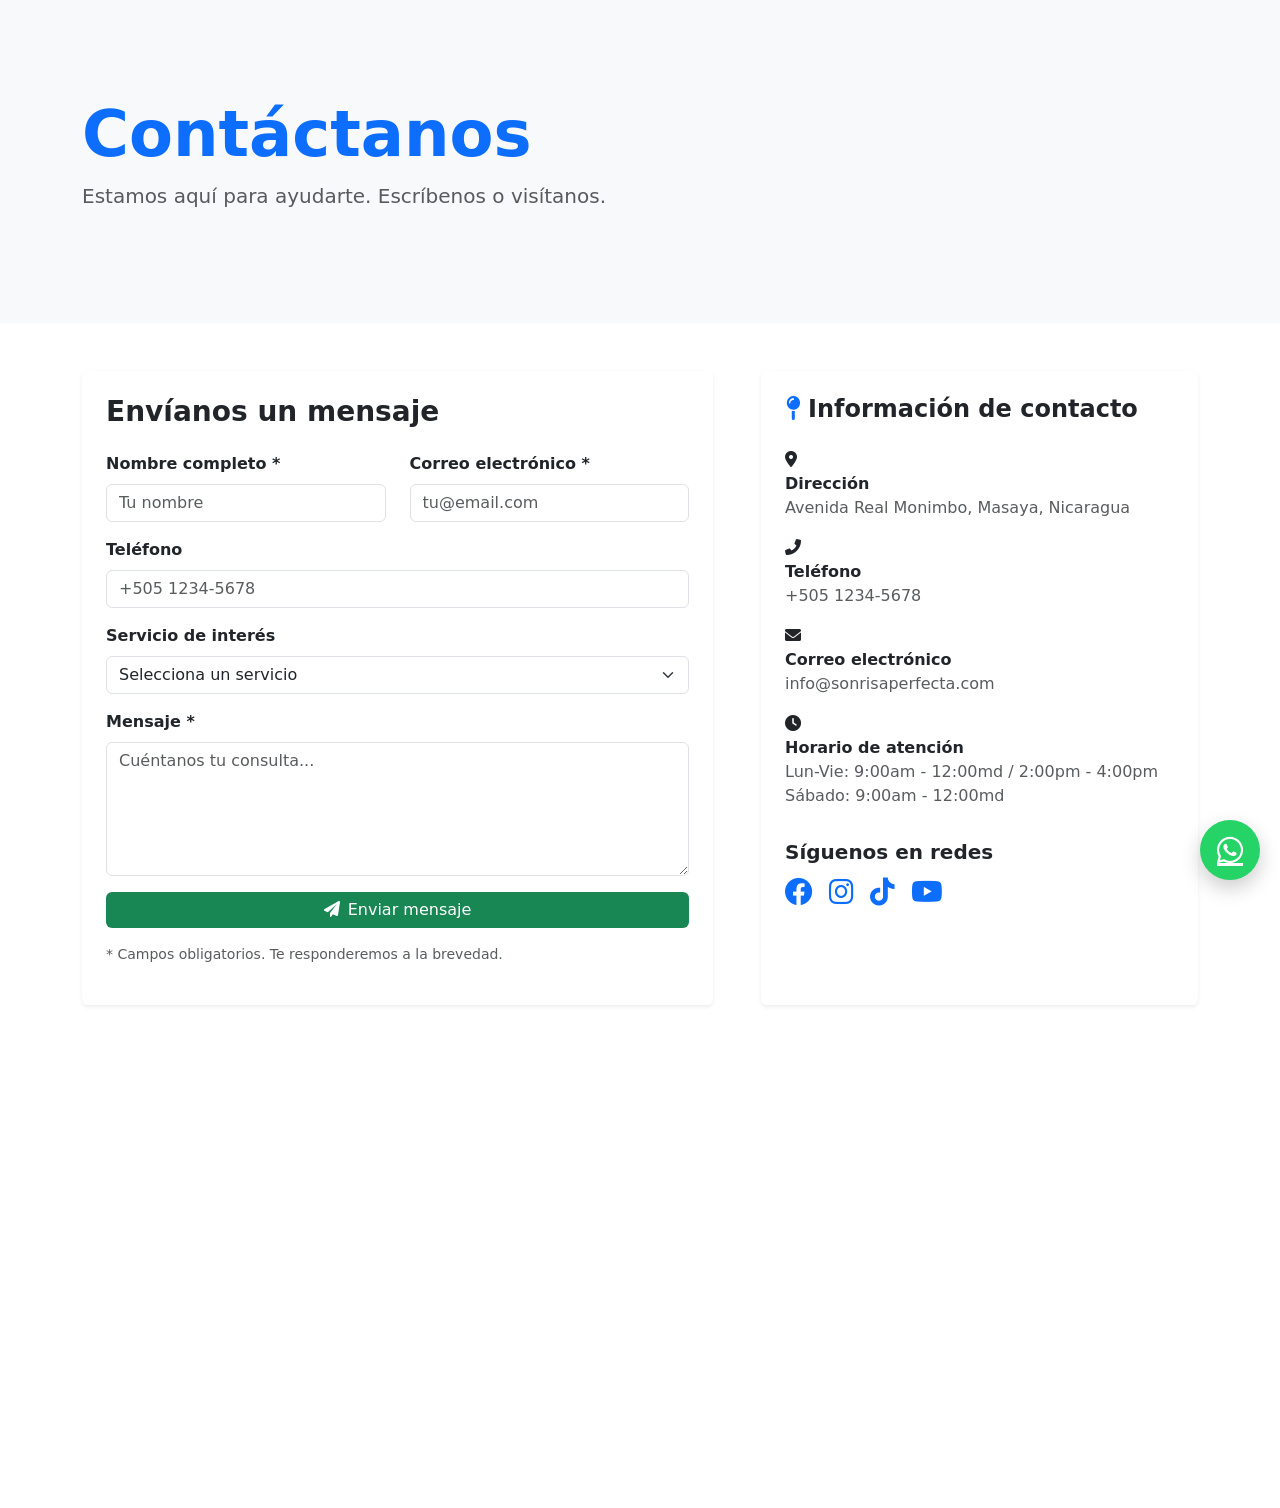
==== html/contacto/contacto.html @ f611a70a "first commit" ====
<!DOCTYPE html>
<html lang="es">
<head>
    <meta charset="UTF-8" />
    <meta name="viewport" content="width=device-width, initial-scale=1.0" />
    <title>Contacto | Clínica Sonrisa Perfecta</title>

    <!-- Bootstrap 5 CSS -->
    <link href="https://cdn.jsdelivr.net/npm/bootstrap@5.3.0-alpha1/dist/css/bootstrap.min.css" rel="stylesheet" />
    <!-- Font Awesome -->
    <link rel="stylesheet" href="https://cdnjs.cloudflare.com/ajax/libs/font-awesome/6.0.0/css/all.min.css" />

    <!-- Tus scripts y estilos -->
    <script src="../../assets/js/load-components.js"></script>
    <link rel="stylesheet" href="../../assets/css/style.css" />

    <style>
      
    </style>
</head>
<body>

    <!-- ===== NAVBAR ===== -->
   <div id="navbar"></div>

<main>
    <!-- Hero -->
    <section class="py-5 bg-light">
        <div class="container py-lg-5">
            <div class="col-lg-6">
                    <h1 class="display-3 fw-bold text-primary">Contáctanos</h1>
                    <p class="lead text-muted">Estamos aquí para ayudarte. Escríbenos o visítanos.</p>
            </div>
        </div>
    </section>

    <!-- Contenido principal -->
    <section class="py-5">
        <div class="container">
            <div class="row g-5">

                <!-- Columna izquierda: Formulario -->
                <div class="col-lg-7">
                    <div class="card border-0 shadow-sm p-4">
                        <h3 class="fw-bold mb-4">Envíanos un mensaje</h3>
                        <form class="contact-form" action="#" method="POST">
                            <div class="row">
                                <div class="col-md-6 mb-3">
                                    <label for="nombre" class="form-label fw-semibold">Nombre completo *</label>
                                    <input type="text" class="form-control" id="nombre" placeholder="Tu nombre" required />
                                </div>
                                <div class="col-md-6 mb-3">
                                    <label for="email" class="form-label fw-semibold">Correo electrónico *</label>
                                    <input type="email" class="form-control" id="email" placeholder="tu@email.com" required />
                                </div>
                            </div>
                            <div class="mb-3">
                                <label for="telefono" class="form-label fw-semibold">Teléfono</label>
                                <input type="tel" class="form-control" id="telefono" placeholder="+505 1234-5678" />
                            </div>
                            <div class="mb-3">
                                <label for="servicio" class="form-label fw-semibold">Servicio de interés</label>
                                <select class="form-select" id="servicio">
                                    <option selected>Selecciona un servicio</option>
                                    <option>Limpieza Dental</option>
                                    <option>Blanqueamiento</option>
                                    <option>Ortodoncia</option>
                                    <option>Implantes</option>
                                    <option>Endodoncia</option>
                                    <option>Odontopediatría</option>
                                    <option>Otro</option>
                                </select>
                            </div>
                            <div class="mb-3">
                                <label for="mensaje" class="form-label fw-semibold">Mensaje *</label>
                                <textarea class="form-control" id="mensaje" rows="5" placeholder="Cuéntanos tu consulta..." required></textarea>
                            </div>
                            <button type="submit" class="btn btn-primary-custom w-100">
                                <i class="fas fa-paper-plane me-2"></i>Enviar mensaje
                            </button>
                            <p class="text-muted small mt-3">* Campos obligatorios. Te responderemos a la brevedad.</p>
                        </form>
                    </div>
                </div>

                <!-- Columna derecha: Información de contacto -->
                <div class="col-lg-5">
                    <div class="card border-0 shadow-sm p-4 h-100">
                        <h4 class="fw-bold mb-4"><i class="fas fa-map-pin text-primary me-2"></i>Información de contacto</h4>

                        <div class="contact-info-item mb-3">
                            <i class="fas fa-map-marker-alt"></i>
                            <div>
                                <strong>Dirección</strong>
                                <p class="mb-0 text-muted">Avenida Real Monimbo, Masaya, Nicaragua</p>
                            </div>
                        </div>

                        <div class="contact-info-item mb-3">
                            <i class="fas fa-phone-alt"></i>
                            <div>
                                <strong>Teléfono</strong>
                                <p class="mb-0 text-muted">+505 1234-5678</p>
                            </div>
                        </div>

                        <div class="contact-info-item mb-3">
                            <i class="fas fa-envelope"></i>
                            <div>
                                <strong>Correo electrónico</strong>
                                <p class="mb-0 text-muted">info@sonrisaperfecta.com</p>
                            </div>
                        </div>

                        <div class="contact-info-item mb-4">
                            <i class="fas fa-clock"></i>
                            <div>
                                <strong>Horario de atención</strong>
                                <p class="mb-0 text-muted">Lun-Vie: 9:00am - 12:00md / 2:00pm - 4:00pm</p>
                                <p class="mb-0 text-muted">Sábado: 9:00am - 12:00md</p>
                            </div>
                        </div>

                        <!-- Redes sociales -->
                        <h5 class="fw-bold mt-2">Síguenos en redes</h5>
                        <div class="d-flex gap-3">
                            <a href="#" class="text-primary fs-3"><i class="fab fa-facebook"></i></a>
                            <a href="#" class="text-primary fs-3"><i class="fab fa-instagram"></i></a>
                            <a href="#" class="text-primary fs-3"><i class="fab fa-tiktok"></i></a>
                            <a href="#" class="text-primary fs-3"><i class="fab fa-youtube"></i></a>
                        </div>
                    </div>
                </div>

            </div>

            <!-- Mapa -->
            <div class="mt-5 map-container">
                <iframe 
                    src="https://www.google.com/maps/embed?pb=!1m18!1m12!1m3!1d3866.456789!2d-86.0940807!3d11.9674474!2m3!1f0!2f0!3f0!3m2!1i1024!2i768!4f13.1!3m3!1m2!1s0x8f74061d793049f9%3A0xfe5d6427e24a4baa!2sThe%20Tiangue%20Of%20Monimbo!5e0!3m2!1ses!2sni!4v1690000000000" 
                    width="100%" height="400" style="border:0;" allowfullscreen="" loading="lazy">
                </iframe>
            </div>
        </div>
    </section>
</main>
   <!-- ===== FOOTER ===== -->
    <div id="footer"></div>

   <a href="https://wa.me/50512345678" class="whatsapp-float" target="_blank" rel="noopener noreferrer" aria-label="Escribir por WhatsApp">
        <i class="fab fa-whatsapp"></i>
    </a>

    <!-- Bootstrap JS -->
    <script src="https://cdn.jsdelivr.net/npm/bootstrap@5.3.0-alpha1/dist/js/bootstrap.bundle.min.js"></script>
</body>
</html>
---- assets/css/style.css ----
:root {
            --primary: #0d6efd;
            --secondary: #198754;
            --light-bg: #f8f9fa;
        }
        body {
            margin: 0;
            display: flex;
            flex-direction: column;
            min-height: 100vh;
        }
        main {
            flex: 1;
        }
        .btn-primary-custom {
            background-color: var(--secondary);
            color: #fff;
            border: none;
        }
        .btn-primary-custom:hover {
            background-color: #146c43;
            color: #fff;
        }
        .hero {
            background: linear-gradient(135deg, #e3f2fd, #bbdefb);
            padding: 80px 0;
        }
        .card-service {
            transition: transform 0.3s;
        }
        .card-service:hover {
            transform: translateY(-8px);
            box-shadow: 0 10px 20px rgba(0,0,0,0.1);
        }
        .testimonial-card {
            background: #fff;
            border-left: 5px solid var(--secondary);
        }
        footer {
            background: #0d6efd;
            color: #fff;
        }
        footer a {
            color: #fff;
            text-decoration: none;
        }
        footer a:hover {
            text-decoration: underline;
        }

        .whatsapp-float {
            position: fixed;
            right: 20px;
            bottom: 20px;
            width: 60px;
            height: 60px;
            background-color: #25d366;
            color: #fff;
            border-radius: 50%;
            display: flex;
            align-items: center;
            justify-content: center;
            font-size: 30px;
            box-shadow: 0 8px 20px rgba(0, 0, 0, 0.2);
            z-index: 9999;
            transition: transform 0.3s ease, box-shadow 0.3s ease;
        }

        .whatsapp-float:hover {
            color: #fff;
            transform: scale(1.08);
            box-shadow: 0 10px 25px rgba(0, 0, 0, 0.25);
        }

        @media (max-width: 576px) {
            .whatsapp-float {
                width: 55px;
                height: 55px;
                right: 15px;
                bottom: 15px;
                font-size: 26px;
            }
        }

          .hover-text-primary:hover {
        color: #0d6efd !important;
    }
    .hover-text-info:hover {
        color: #0dcaf0 !important;
    }
    .hover-opacity-100:hover {
        opacity: 1 !important;
    }
    .opacity-75 {
        opacity: 0.75;
    }

    @media (min-width: 992px){

    .navbar .dropdown:hover .dropdown-menu{

        display:block;
        margin-top:0;

    }

}
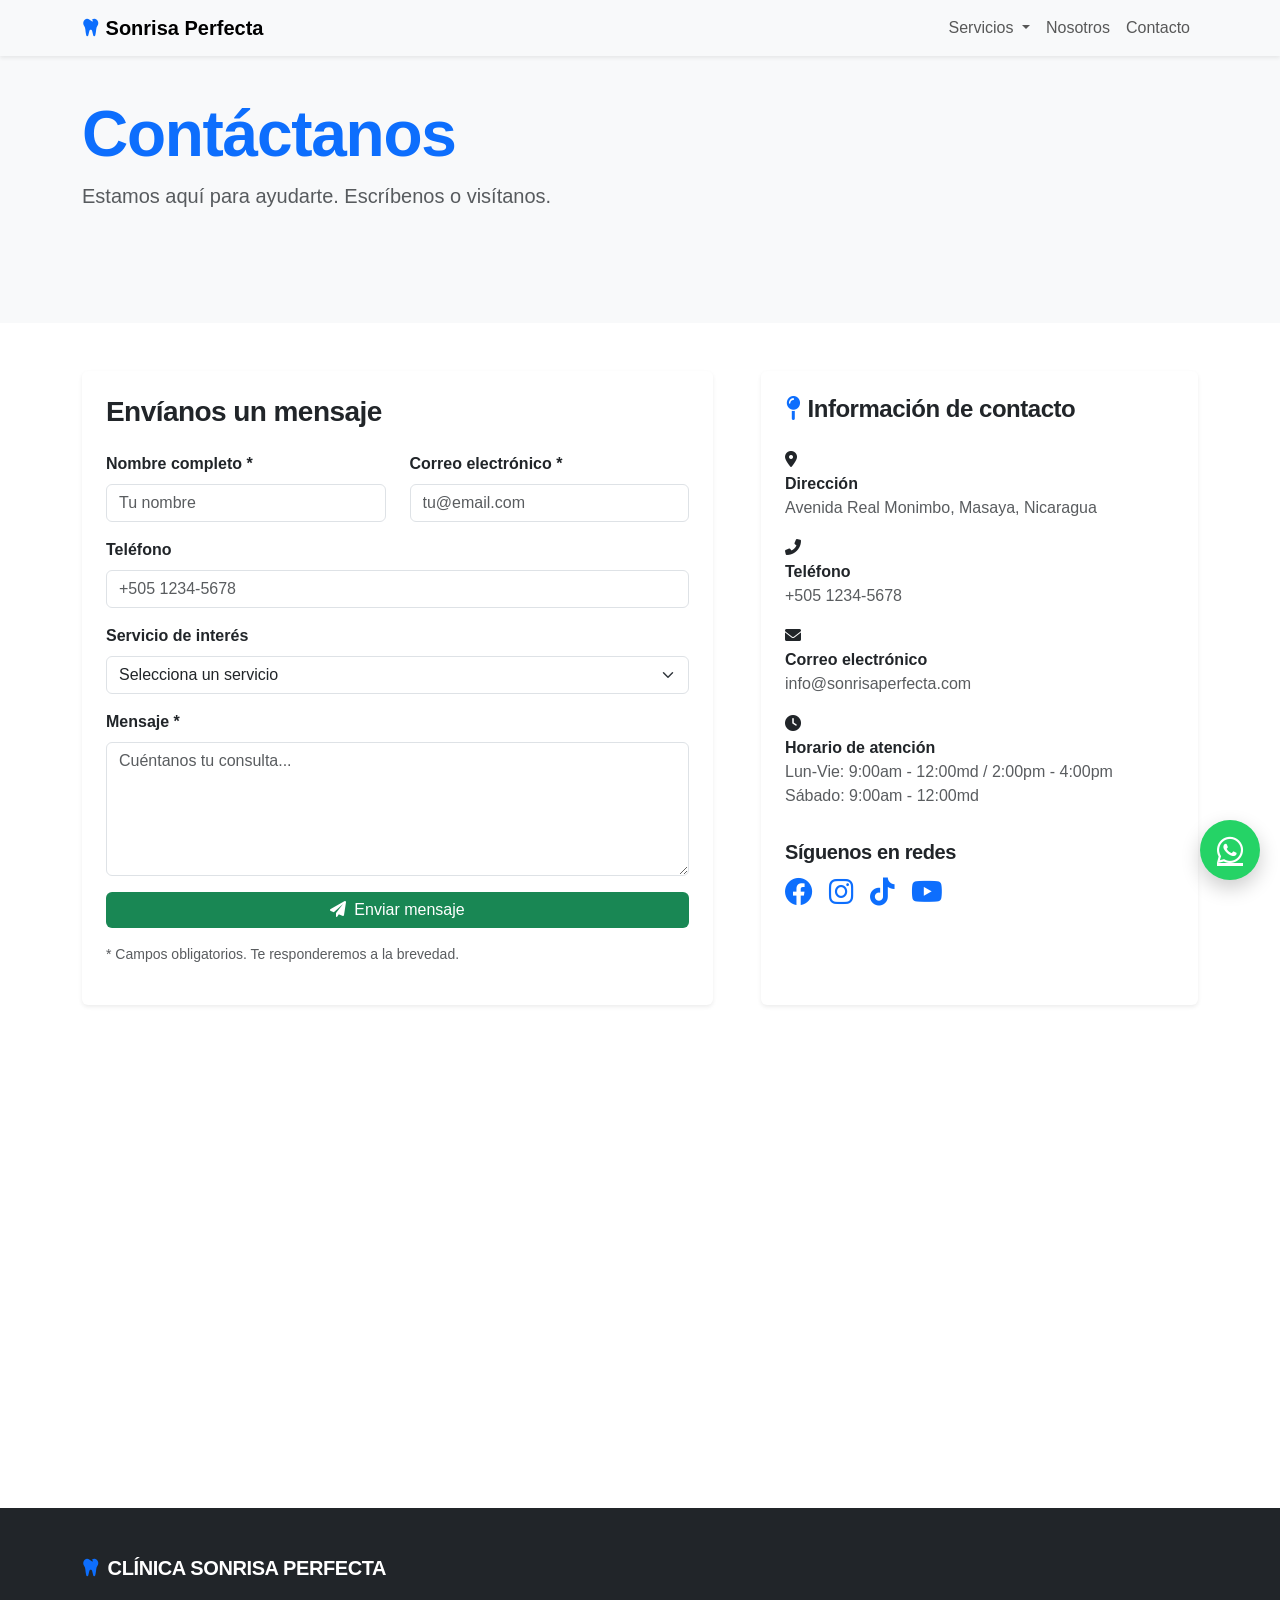
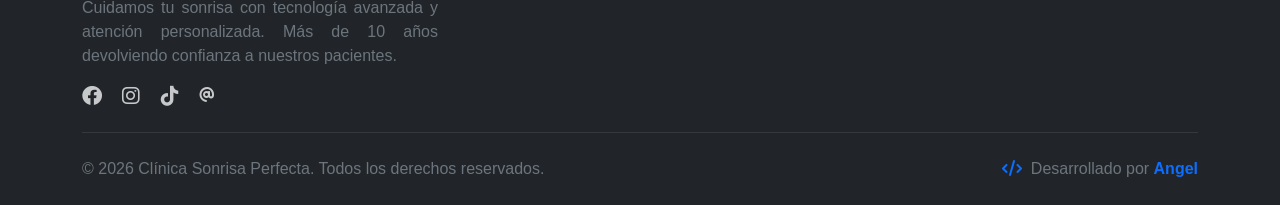
==== commit cb61b823: "Refactor code structure for improved readability and maintainability" ====
--- a/html/contacto/contacto.html
+++ b/html/contacto/contacto.html
@@ -10,8 +10,8 @@
     <!-- Font Awesome -->
     <link rel="stylesheet" href="https://cdnjs.cloudflare.com/ajax/libs/font-awesome/6.0.0/css/all.min.css" />
 
-    <!-- Tus scripts y estilos -->
-    <script src="../../assets/js/load-components.js"></script>
+    <!-- Tus scripts y estilos 
+    <script src="../../assets/js/load-components.js"></script>-->
     <link rel="stylesheet" href="../../assets/css/style.css" />
 
     <style>
@@ -21,7 +21,7 @@
 <body>
 
     <!-- ===== NAVBAR ===== -->
-   <div id="navbar"></div>
+   <div id="navbar"></div> 
 
 <main>
     <!-- Hero -->
@@ -145,7 +145,7 @@
     </section>
 </main>
    <!-- ===== FOOTER ===== -->
-    <div id="footer"></div>
+    <div id="footer"></div> 
 
    <a href="https://wa.me/50512345678" class="whatsapp-float" target="_blank" rel="noopener noreferrer" aria-label="Escribir por WhatsApp">
         <i class="fab fa-whatsapp"></i>
@@ -153,5 +153,7 @@
 
     <!-- Bootstrap JS -->
     <script src="https://cdn.jsdelivr.net/npm/bootstrap@5.3.0-alpha1/dist/js/bootstrap.bundle.min.js"></script>
+    <script src="../../assets/js/layout.js"></script>
+
 </body>
 </html>
--- a/assets/css/style.css
+++ b/assets/css/style.css
@@ -8,7 +8,16 @@
             display: flex;
             flex-direction: column;
             min-height: 100vh;
+            font-family: 'Inter', sans-serif;
+    color: #4a5568; /* Un gris oscuro más suave que el negro puro, cansa menos la vista */
         }
+
+
+h1, h2, h3, h4, h5, h6, .display-6 {
+    font-family: 'Outfit', sans-serif;
+    letter-spacing: -0.02em; /* Hace que los títulos se vean más compactos e institucionales */
+}
+
         main {
             flex: 1;
         }
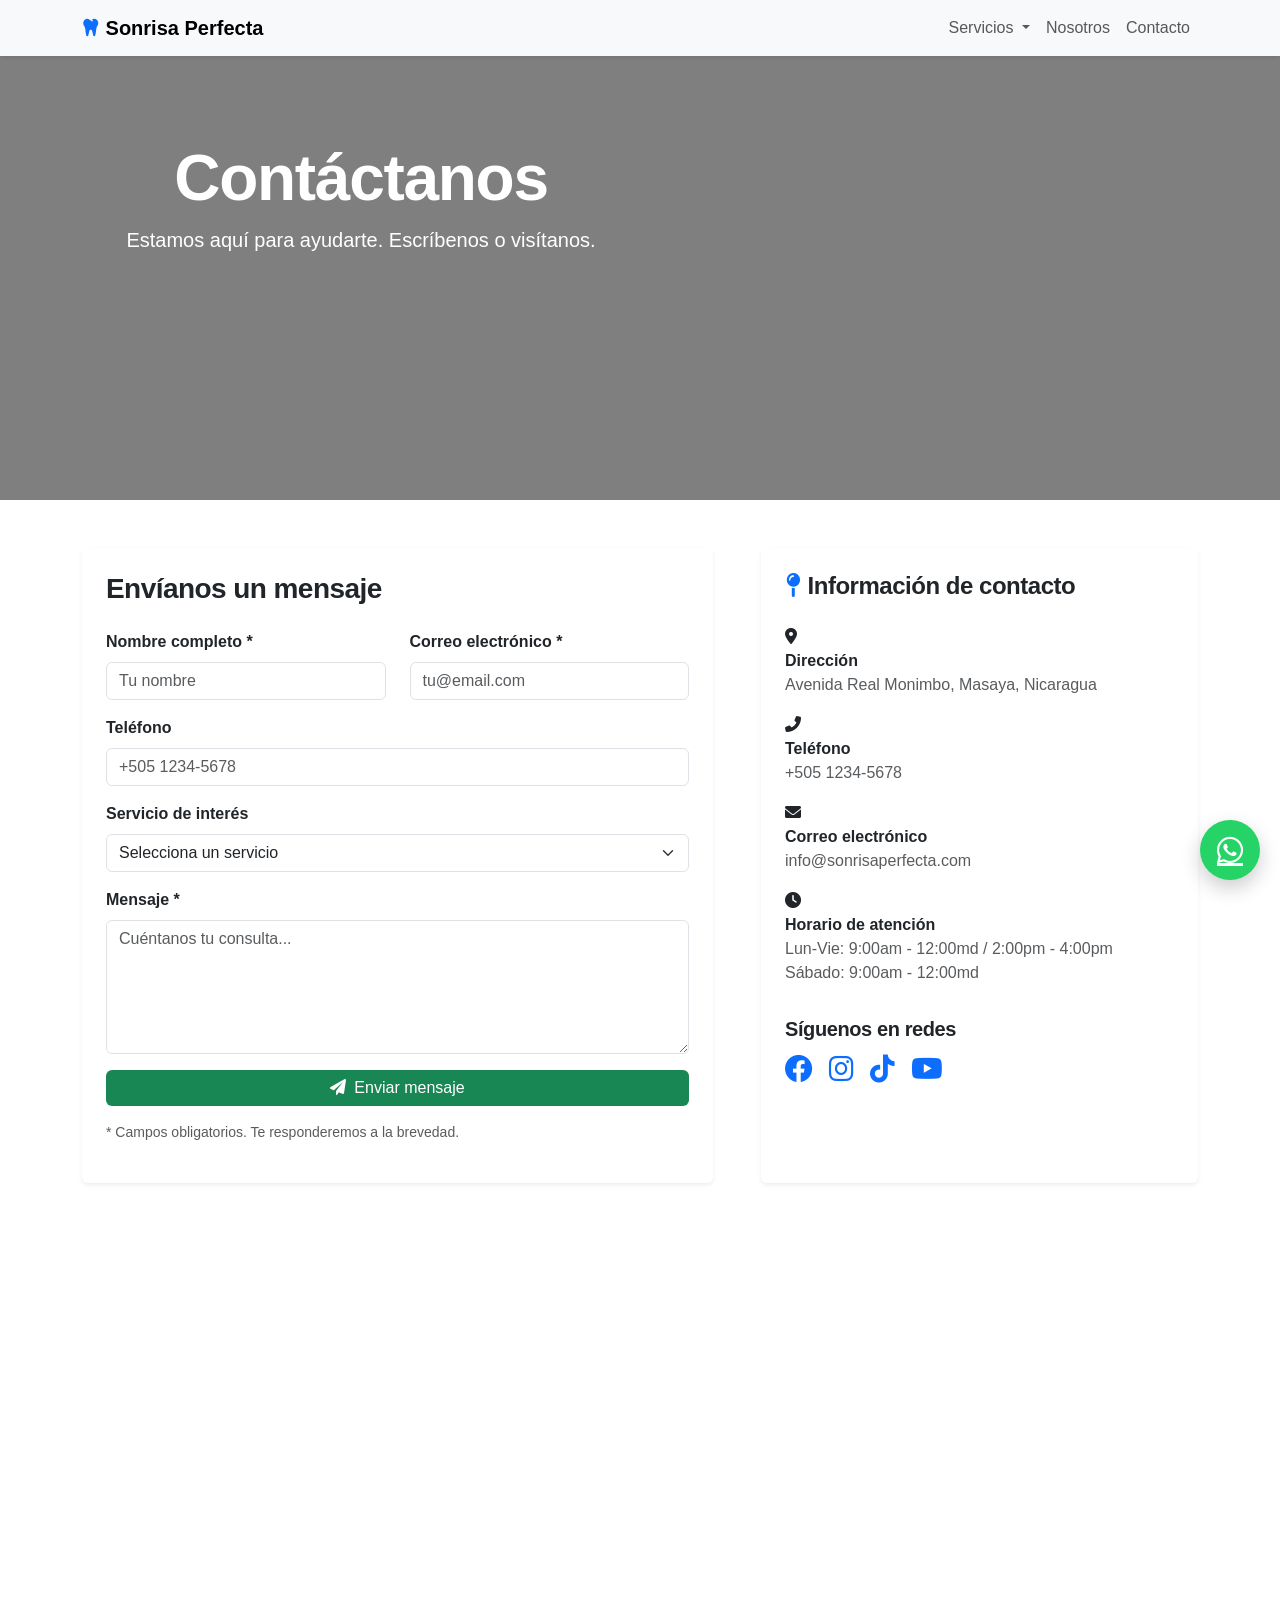
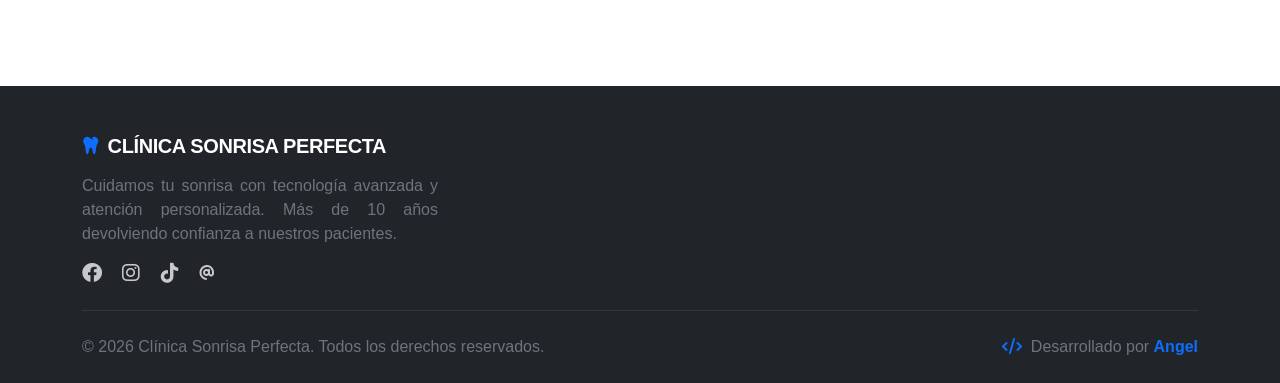
==== commit abcd3346: "Solo le cambie el color al texto" ====
--- a/html/contacto/contacto.html
+++ b/html/contacto/contacto.html
@@ -25,11 +25,24 @@
 
 <main>
     <!-- Hero -->
-    <section class="py-5 bg-light">
-        <div class="container py-lg-5">
+    <section class="hero text-center position-relative" style="
+    background-image: url('../../assets/img/banner.jpg'); 
+    background-size: cover; 
+    background-position: center; 
+    background-repeat: no-repeat; 
+    padding: 140px 0;
+    min-height: 500px;">
+
+    <!-- Overlay oscuro para que el texto se vea mejor -->
+    <div class="position-absolute top-0 start-0 w-100 h-100" style="
+        background: rgba(0, 0, 0, 0.5); 
+        z-index: 1;
+    "></div>
+
+        <div class="container position-relative" style="z-index: 2;">
             <div class="col-lg-6">
-                    <h1 class="display-3 fw-bold text-primary">Contáctanos</h1>
-                    <p class="lead text-muted">Estamos aquí para ayudarte. Escríbenos o visítanos.</p>
+                    <h1 class="display-3 fw-bold text-white">Contáctanos</h1>
+                    <p class="lead text-white">Estamos aquí para ayudarte. Escríbenos o visítanos.</p>
             </div>
         </div>
     </section>
